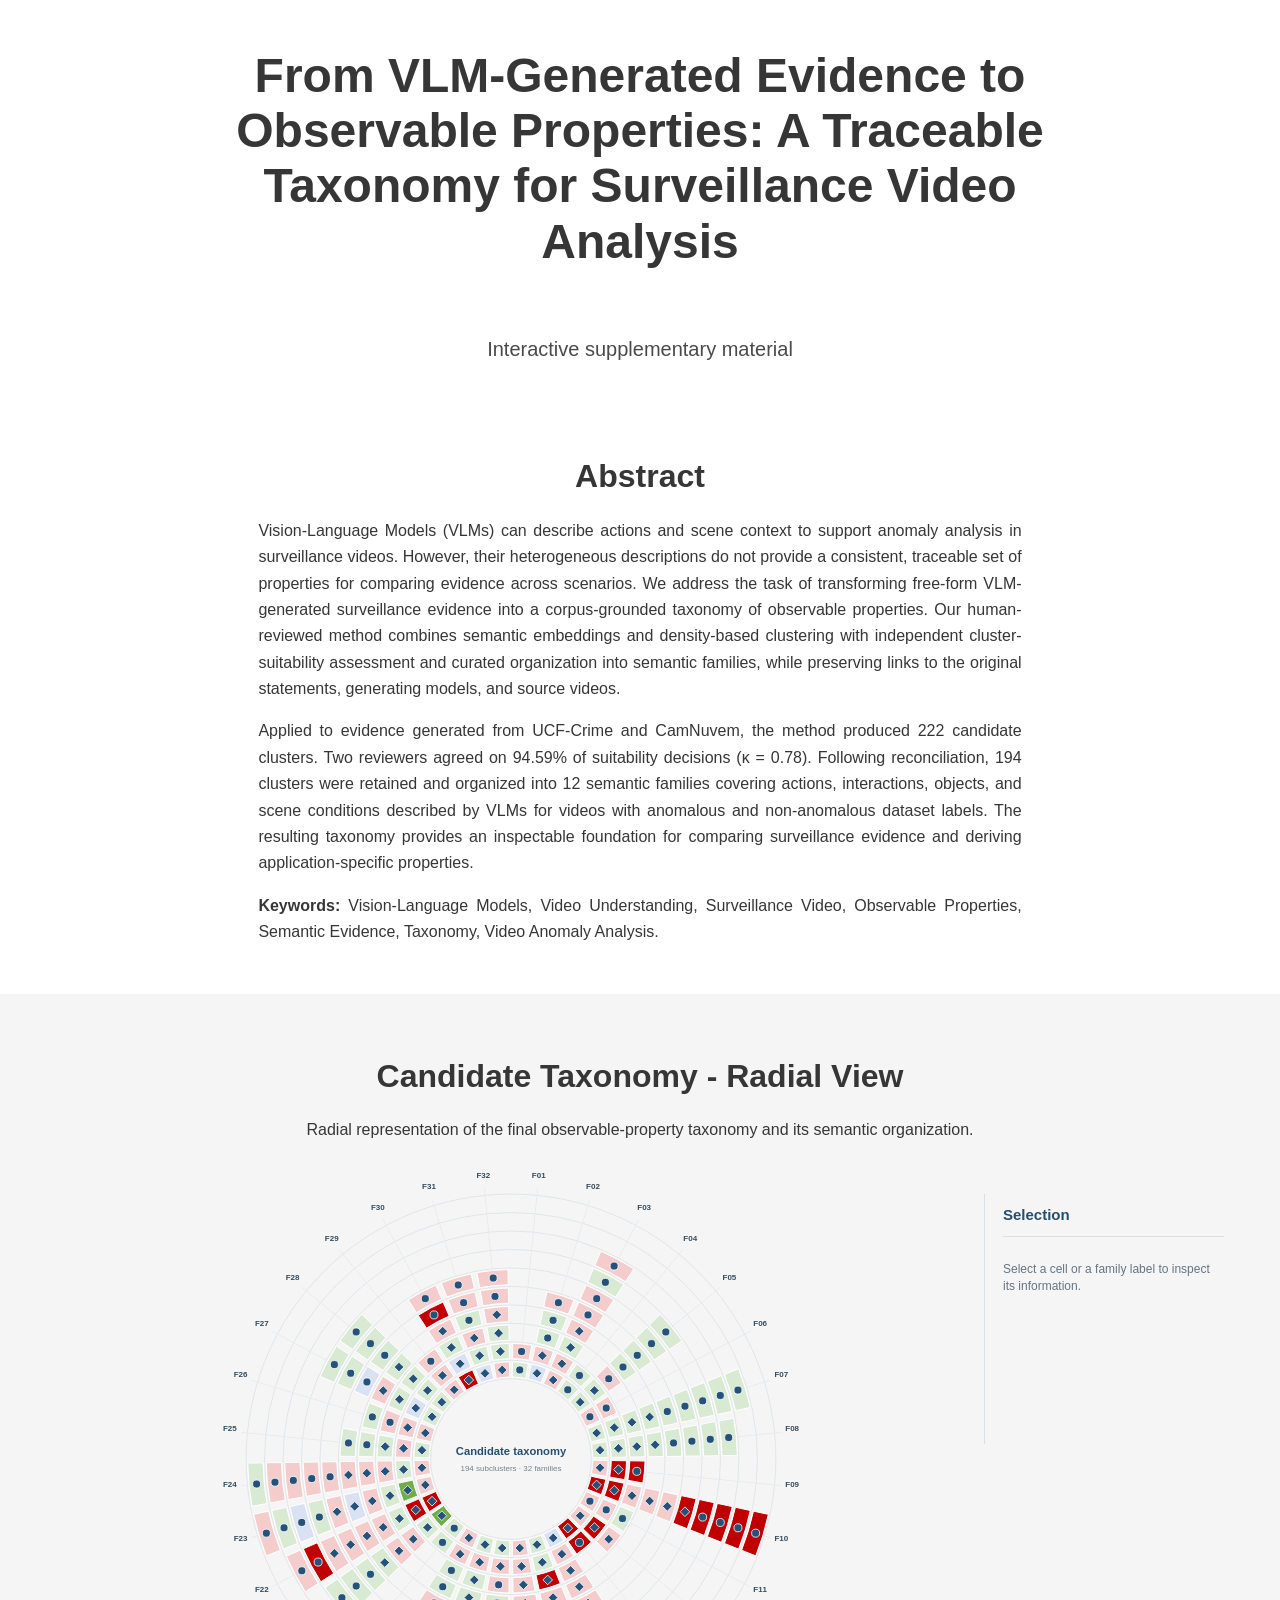
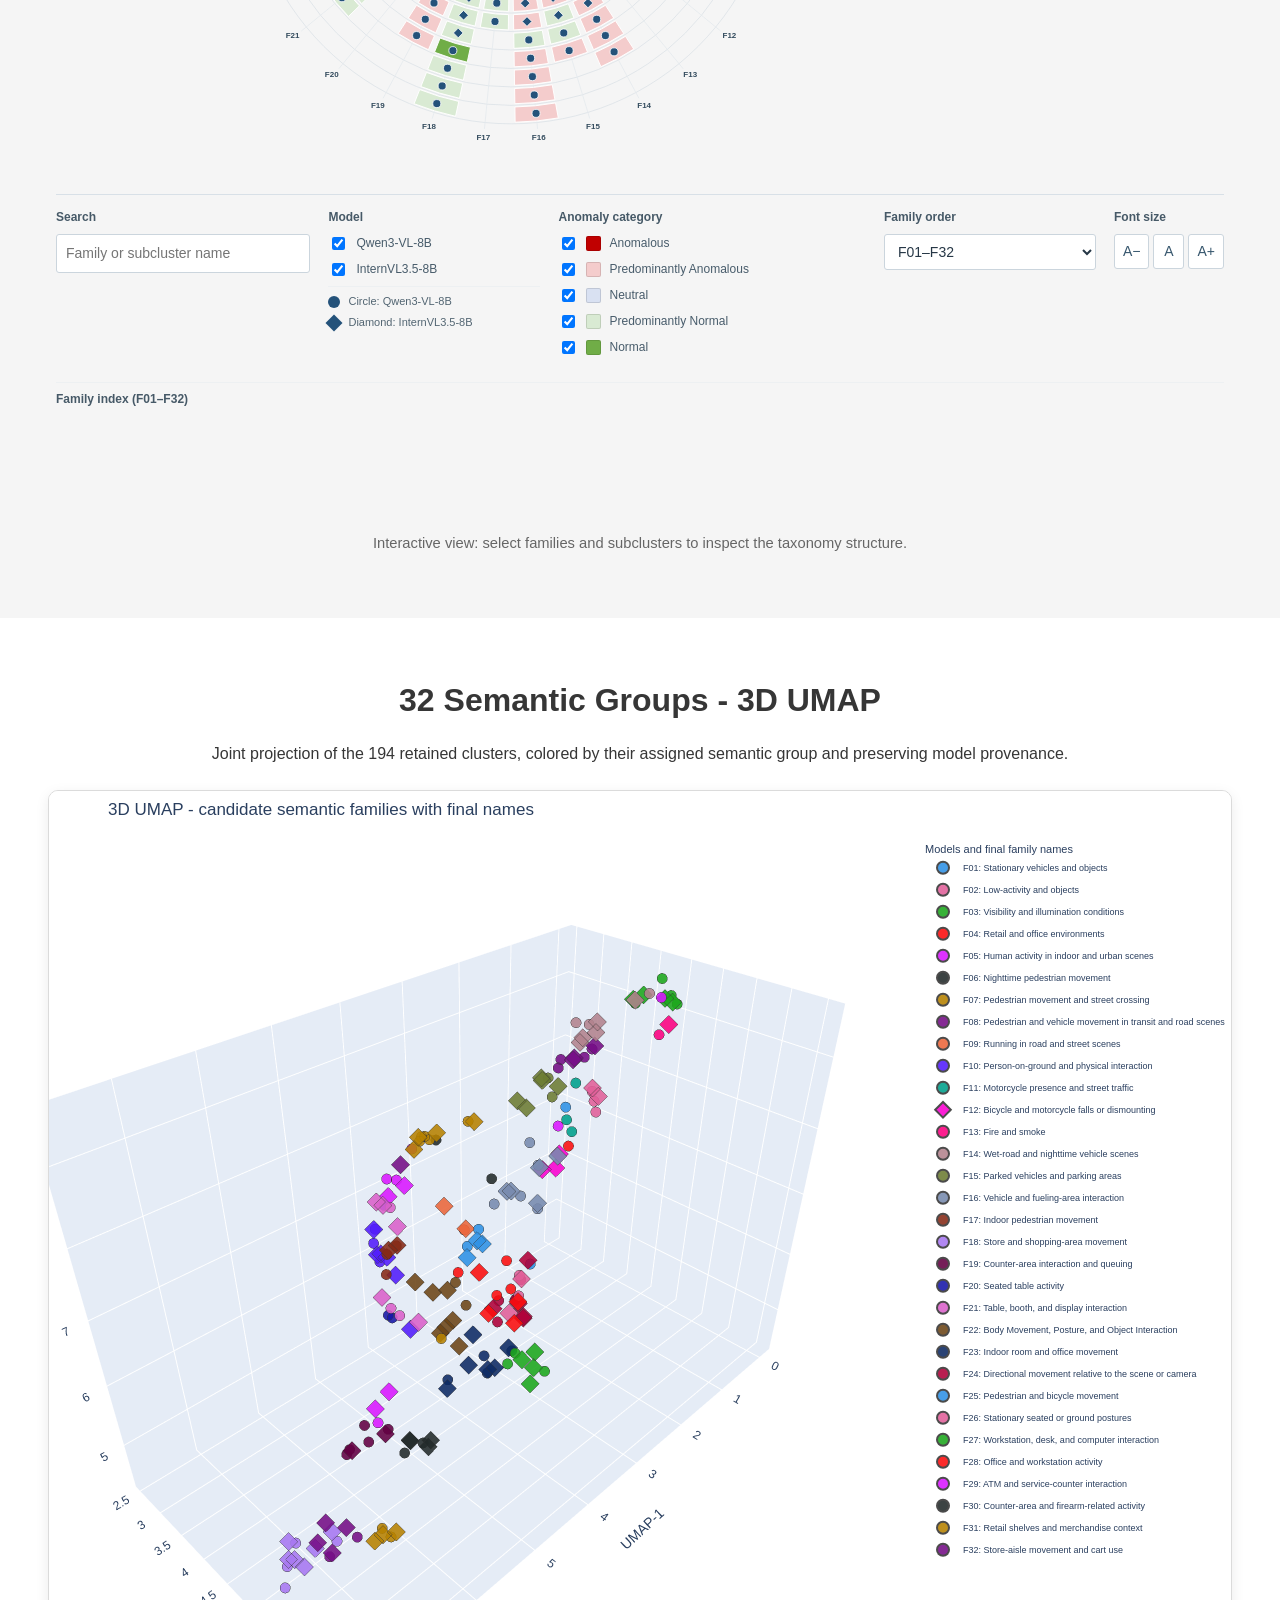
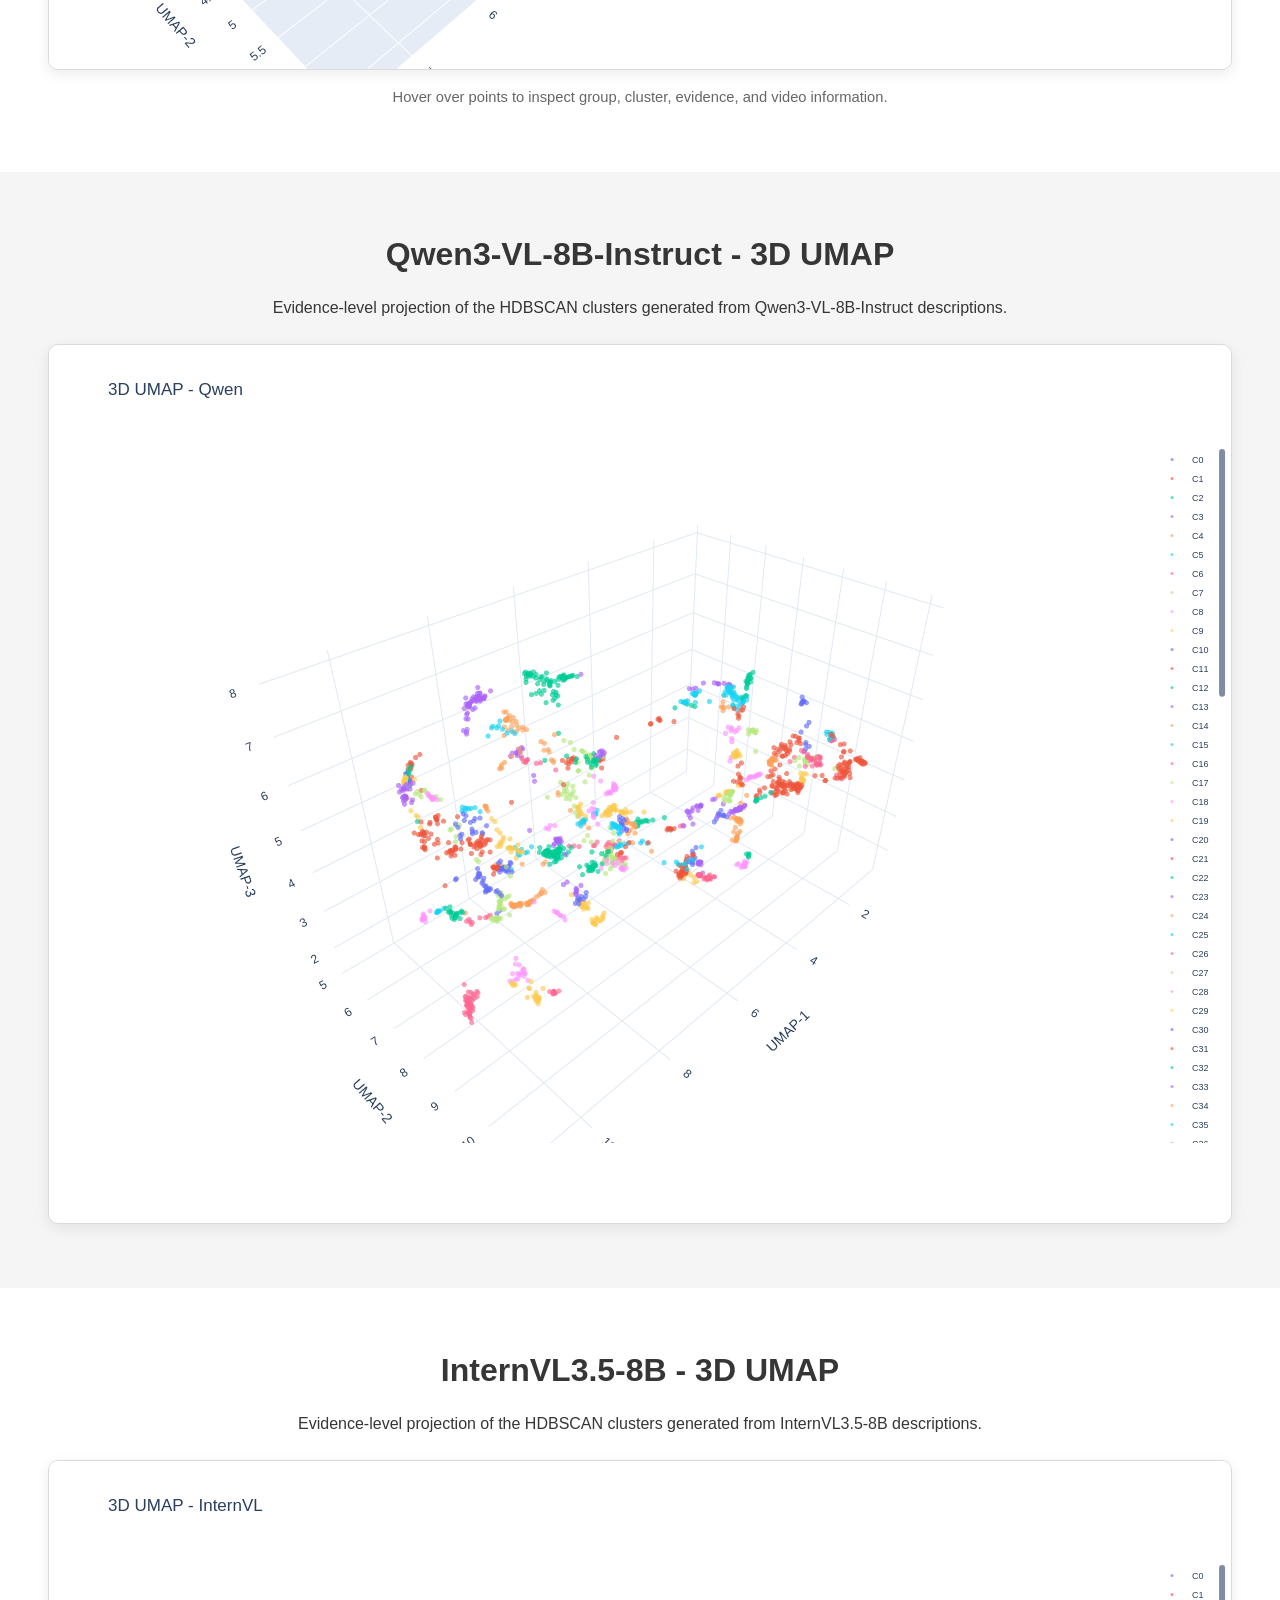
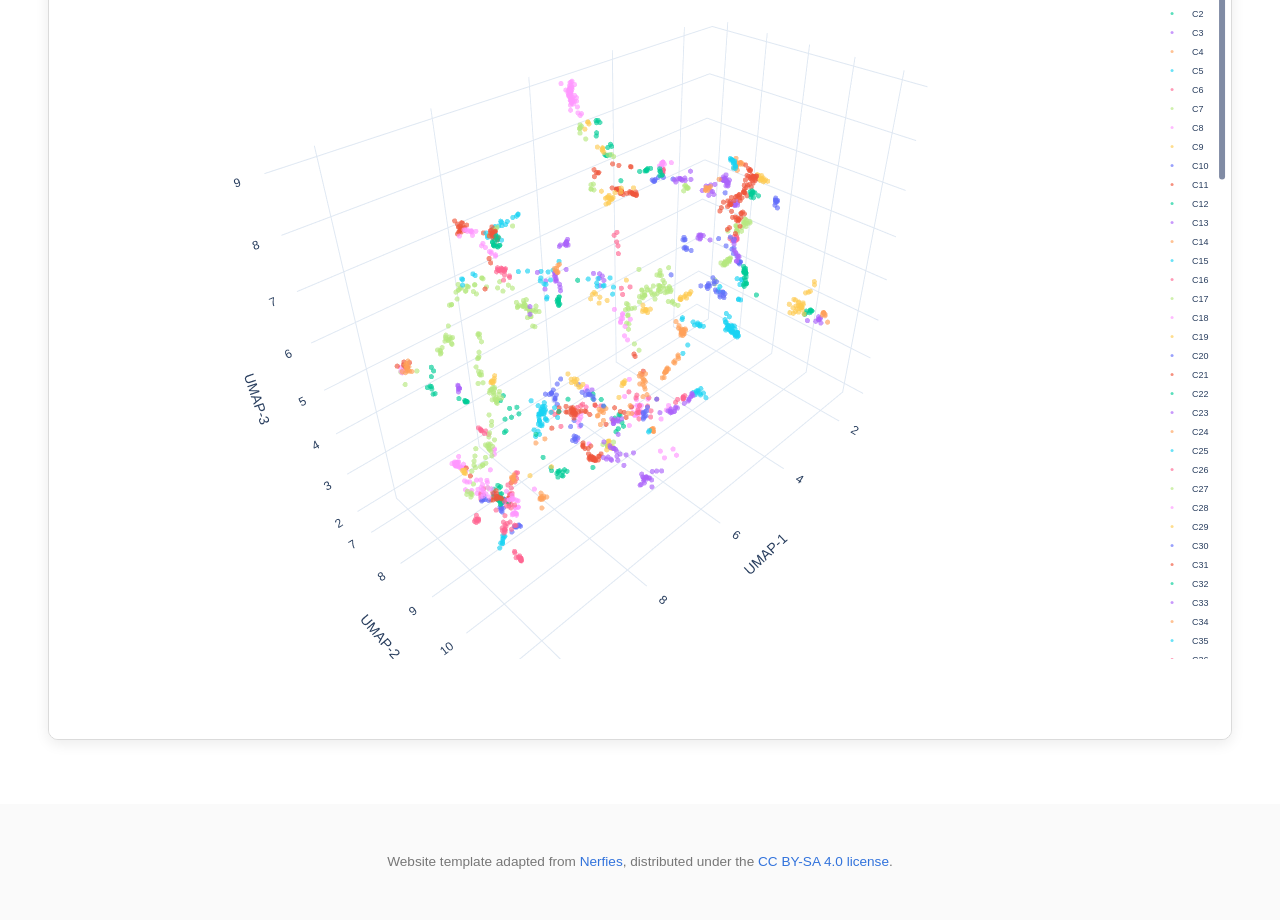
==== index.html @ b73a0305 "Publish taxonomy site" ====
<!DOCTYPE html>
<html lang="en">
<head>
  <meta charset="utf-8">
  <meta name="description" content="Interactive supplementary material for a corpus-grounded taxonomy of observable properties derived from VLM-generated surveillance-video evidence.">
  <meta name="keywords" content="Vision-Language Models, Video Understanding, Surveillance Video, Observable Properties, Semantic Evidence, Taxonomy, Video Anomaly Analysis">
  <meta name="viewport" content="width=device-width, initial-scale=1">
  <title>From VLM-Generated Evidence to Observable Properties</title>
  <link rel="stylesheet" href="./static/css/bulma.min.css">
  <link rel="stylesheet" href="./static/css/nerfies-index.css">
  <link rel="stylesheet" href="./static/css/site.css">
</head>
<body>
  <section class="hero publication-header">
    <div class="hero-body">
      <div class="container is-max-desktop">
        <div class="columns is-centered">
          <div class="column has-text-centered">
            <h1 class="title is-1 publication-title">From VLM-Generated Evidence to Observable Properties: A Traceable Taxonomy for Surveillance Video Analysis</h1>
            <br>
            <h2 class="subtitle is-5 publication-subtitle">Interactive supplementary material</h2>
          </div>
        </div>
      </div>
    </div>
  </section>

  <section class="section">
    <div class="container is-max-desktop">
      <div class="columns is-centered has-text-centered">
        <div class="column is-four-fifths">
          <h2 class="title is-3">Abstract</h2>
          <div class="content has-text-justified paper-abstract">
            <p>Vision-Language Models (VLMs) can describe actions and scene context to support anomaly analysis in surveillance videos. However, their heterogeneous descriptions do not provide a consistent, traceable set of properties for comparing evidence across scenarios. We address the task of transforming free-form VLM-generated surveillance evidence into a corpus-grounded taxonomy of observable properties. Our human-reviewed method combines semantic embeddings and density-based clustering with independent cluster-suitability assessment and curated organization into semantic families, while preserving links to the original statements, generating models, and source videos.</p>
            <p>Applied to evidence generated from UCF-Crime and CamNuvem, the method produced 222 candidate clusters. Two reviewers agreed on 94.59% of suitability decisions (&kappa; = 0.78). Following reconciliation, 194 clusters were retained and organized into 12 semantic families covering actions, interactions, objects, and scene conditions described by VLMs for videos with anomalous and non-anomalous dataset labels. The resulting taxonomy provides an inspectable foundation for comparing surveillance evidence and deriving application-specific properties.</p>
            <p><strong>Keywords:</strong> Vision-Language Models, Video Understanding, Surveillance Video, Observable Properties, Semantic Evidence, Taxonomy, Video Anomaly Analysis.</p>
          </div>
        </div>
      </div>
    </div>
  </section>

  <section class="section visualization-section is-light" id="taxonomy">
    <div class="container is-max-desktop">
      <div class="columns is-centered has-text-centered visualization-heading">
        <div class="column is-four-fifths">
          <h2 class="title is-3">Candidate Taxonomy - Radial View</h2>
          <div class="content"><p>Radial representation of the final observable-property taxonomy and its semantic organization.</p></div>
        </div>
      </div>
      <div class="visualization-frame radial-frame">
        <iframe src="taxonomy_radial_embedded.html" title="Candidate taxonomy radial visualization"></iframe>
      </div>
      <p class="has-text-centered visualization-caption">Interactive view: select families and subclusters to inspect the taxonomy structure.</p>
    </div>
  </section>

  <section class="section visualization-section" id="semantic-groups">
    <div class="container is-max-desktop">
      <div class="columns is-centered has-text-centered visualization-heading">
        <div class="column is-four-fifths">
          <h2 class="title is-3">32 Semantic Groups - 3D UMAP</h2>
          <div class="content"><p>Joint projection of the 194 retained clusters, colored by their assigned semantic group and preserving model provenance.</p></div>
        </div>
      </div>
      <div class="visualization-frame">
        <iframe src="umap_3d_candidate.html" title="Thirty-two semantic groups in a 3D UMAP projection"></iframe>
      </div>
      <p class="has-text-centered visualization-caption">Hover over points to inspect group, cluster, evidence, and video information.</p>
    </div>
  </section>

  <section class="section visualization-section is-light" id="qwen">
    <div class="container is-max-desktop">
      <div class="columns is-centered has-text-centered visualization-heading">
        <div class="column is-four-fifths">
          <h2 class="title is-3">Qwen3-VL-8B-Instruct - 3D UMAP</h2>
          <div class="content"><p>Evidence-level projection of the HDBSCAN clusters generated from Qwen3-VL-8B-Instruct descriptions.</p></div>
        </div>
      </div>
      <div class="visualization-frame">
        <iframe src="umap_3d_no_noise_Qwen.html" title="Qwen3-VL-8B-Instruct clusters in a 3D UMAP projection"></iframe>
      </div>
    </div>
  </section>

  <section class="section visualization-section" id="internvl">
    <div class="container is-max-desktop">
      <div class="columns is-centered has-text-centered visualization-heading">
        <div class="column is-four-fifths">
          <h2 class="title is-3">InternVL3.5-8B - 3D UMAP</h2>
          <div class="content"><p>Evidence-level projection of the HDBSCAN clusters generated from InternVL3.5-8B descriptions.</p></div>
        </div>
      </div>
      <div class="visualization-frame">
        <iframe src="umap_3d_no_noise_InternVL.html" title="InternVL3.5-8B clusters in a 3D UMAP projection"></iframe>
      </div>
    </div>
  </section>

  <footer class="footer">
    <div class="container">
      <div class="columns is-centered">
        <div class="column is-8">
          <div class="content has-text-centered">
            <p>Website template adapted from <a href="https://nerfies.github.io/">Nerfies</a>, distributed under the <a href="https://creativecommons.org/licenses/by-sa/4.0/">CC BY-SA 4.0 license</a>.</p>
          </div>
        </div>
      </div>
    </div>
  </footer>
</body>
</html>
---- static/css/nerfies-index.css ----
body {
  font-family: 'Noto Sans', sans-serif;
}


.footer .icon-link {
    font-size: 25px;
    color: #000;
}

.link-block a {
    margin-top: 5px;
    margin-bottom: 5px;
}

.dnerf {
  font-variant: small-caps;
}


.teaser .hero-body {
  padding-top: 0;
  padding-bottom: 3rem;
}

.teaser {
  font-family: 'Google Sans', sans-serif;
}


.publication-title {
}

.publication-banner {
  max-height: parent;

}

.publication-banner video {
  position: relative;
  left: auto;
  top: auto;
  transform: none;
  object-fit: fit;
}

.publication-header .hero-body {
}

.publication-title {
    font-family: 'Google Sans', sans-serif;
}

.publication-authors {
    font-family: 'Google Sans', sans-serif;
}

.publication-venue {
    color: #555;
    width: fit-content;
    font-weight: bold;
}

.publication-awards {
    color: #ff3860;
    width: fit-content;
    font-weight: bolder;
}

.publication-authors {
}

.publication-authors a {
   color: hsl(204, 86%, 53%) !important;
}

.publication-authors a:hover {
    text-decoration: underline;
}

.author-block {
  display: inline-block;
}

.publication-banner img {
}

.publication-authors {
  /*color: #4286f4;*/
}

.publication-video {
    position: relative;
    width: 100%;
    height: 0;
    padding-bottom: 56.25%;

    overflow: hidden;
    border-radius: 10px !important;
}

.publication-video iframe {
    position: absolute;
    top: 0;
    left: 0;
    width: 100%;
    height: 100%;
}

.publication-body img {
}

.results-carousel {
  overflow: hidden;
}

.results-carousel .item {
  margin: 5px;
  overflow: hidden;
  border: 1px solid #bbb;
  border-radius: 10px;
  padding: 0;
  font-size: 0;
}

.results-carousel video {
  margin: 0;
}


.interpolation-panel {
  background: #f5f5f5;
  border-radius: 10px;
}

.interpolation-panel .interpolation-image {
  width: 100%;
  border-radius: 5px;
}

.interpolation-video-column {
}

.interpolation-panel .slider {
  margin: 0 !important;
}

.interpolation-panel .slider {
  margin: 0 !important;
}

#interpolation-image-wrapper {
  width: 100%;
}
#interpolation-image-wrapper img {
  border-radius: 5px;
}
---- static/css/site.css ----
body {
  color: #363636;
  font-family: "Noto Sans", Arial, sans-serif;
}

.publication-title {
  font-family: "Google Sans", Arial, sans-serif;
  font-size: 2.75rem;
  line-height: 1.15;
}

.publication-subtitle {
  color: #4a4a4a;
  font-family: "Google Sans", Arial, sans-serif;
  margin-top: 1.25rem;
}

.paper-abstract {
  font-size: 1rem;
  line-height: 1.65;
}

.visualization-section {
  padding-bottom: 4rem;
  padding-top: 4rem;
}

.visualization-section .container.is-max-desktop {
  max-width: 1240px !important;
  width: calc(100% - 3rem);
}

.visualization-section.is-light {
  background: #f5f5f5;
}

.visualization-heading {
  margin-bottom: 1.5rem;
}

.visualization-frame {
  background: #fff;
  border: 1px solid #dbdbdb;
  border-radius: 10px;
  box-shadow: 0 4px 14px rgba(10, 10, 10, .08);
  height: 880px;
  overflow: hidden;
  width: 100%;
}

.visualization-frame iframe {
  border: 0;
  display: block;
  height: 100%;
  width: 100%;
}

.visualization-frame.radial-frame {
  background: transparent;
  border: 0;
  border-radius: 0;
  box-shadow: none;
  height: 950px;
}

.visualization-caption {
  color: #666;
  font-size: .92rem;
  margin-top: 1rem;
}

.method-note {
  font-size: .95rem;
}

.footer {
  padding: 3rem 1.5rem;
}

.footer .content {
  color: #777;
  font-size: .85rem;
}

@media screen and (max-width: 768px) {
  .publication-title {
    font-size: 2rem;
  }

  .visualization-frame {
    height: 640px;
  }

  .visualization-frame.radial-frame {
    height: 840px;
  }

  .visualization-section .container.is-max-desktop {
    width: calc(100% - 1.5rem);
  }

  .visualization-section {
    padding-bottom: 2.5rem;
    padding-top: 2.5rem;
  }
}
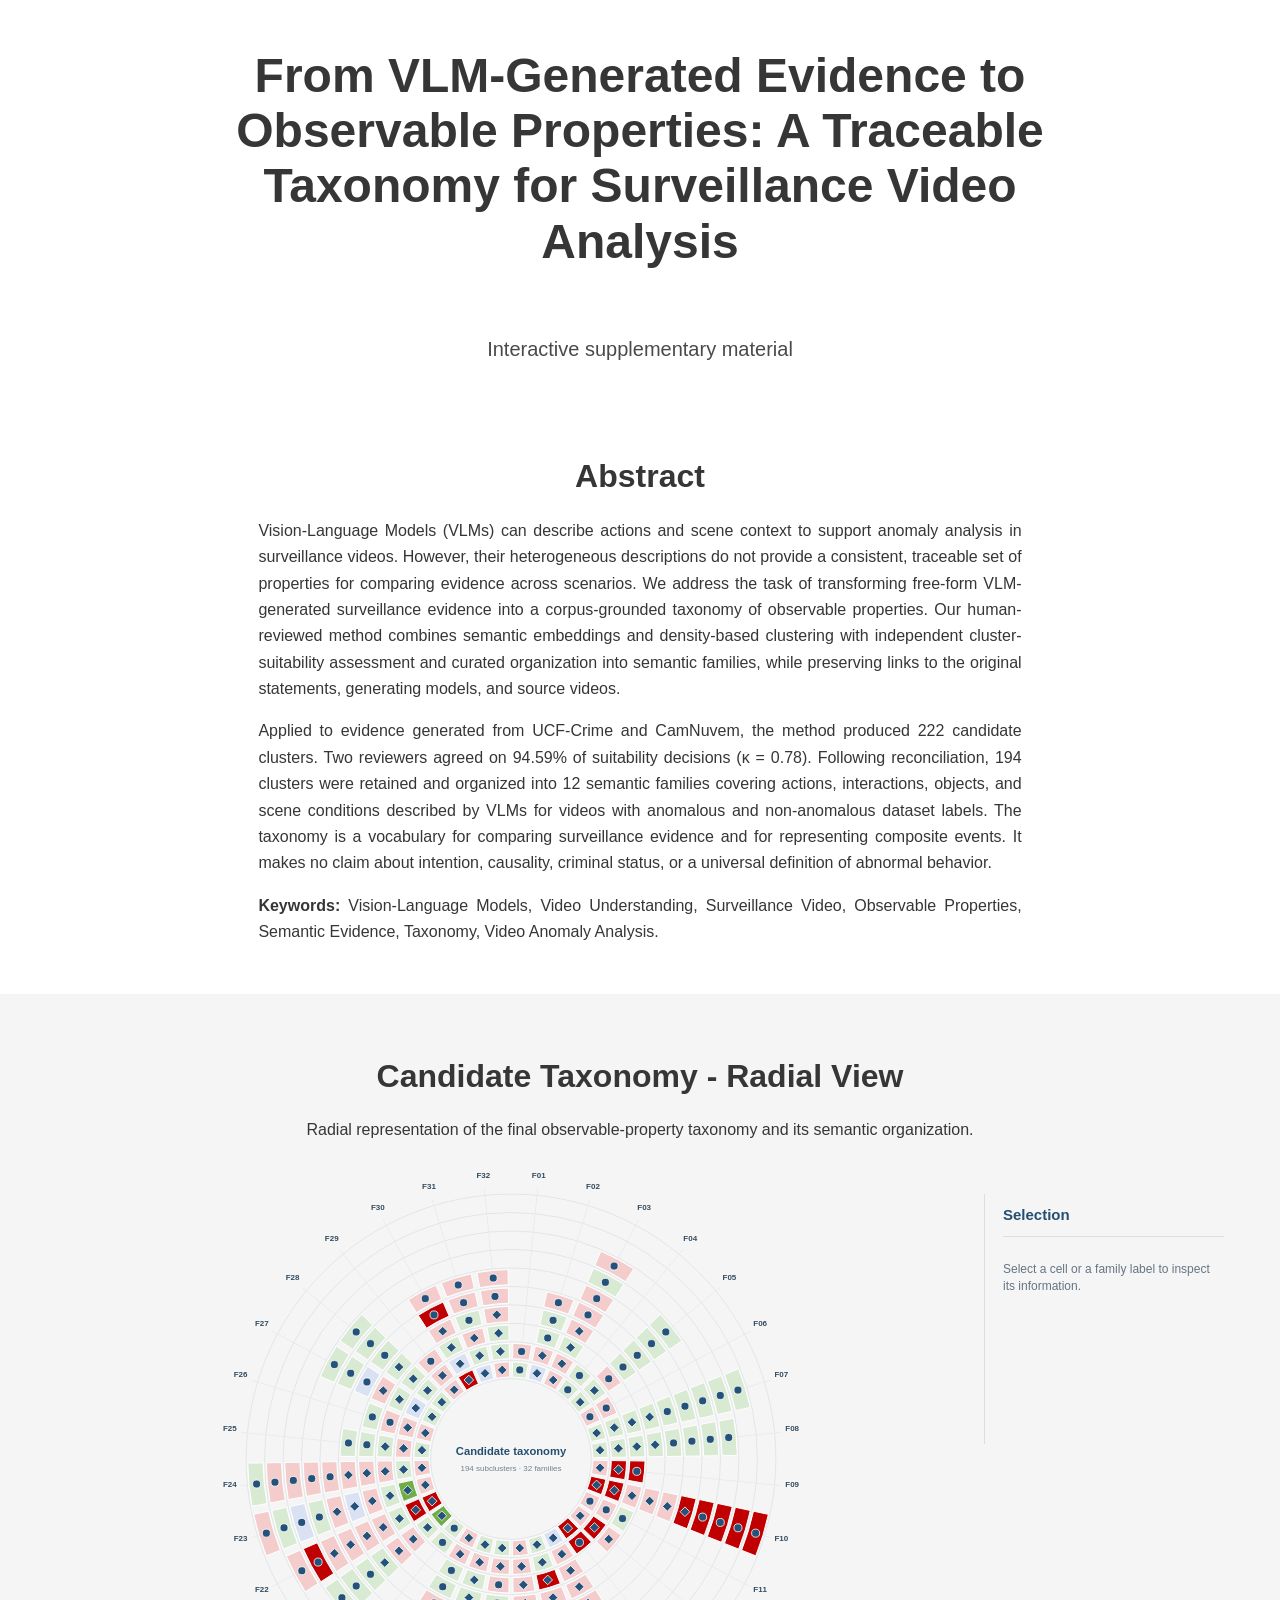
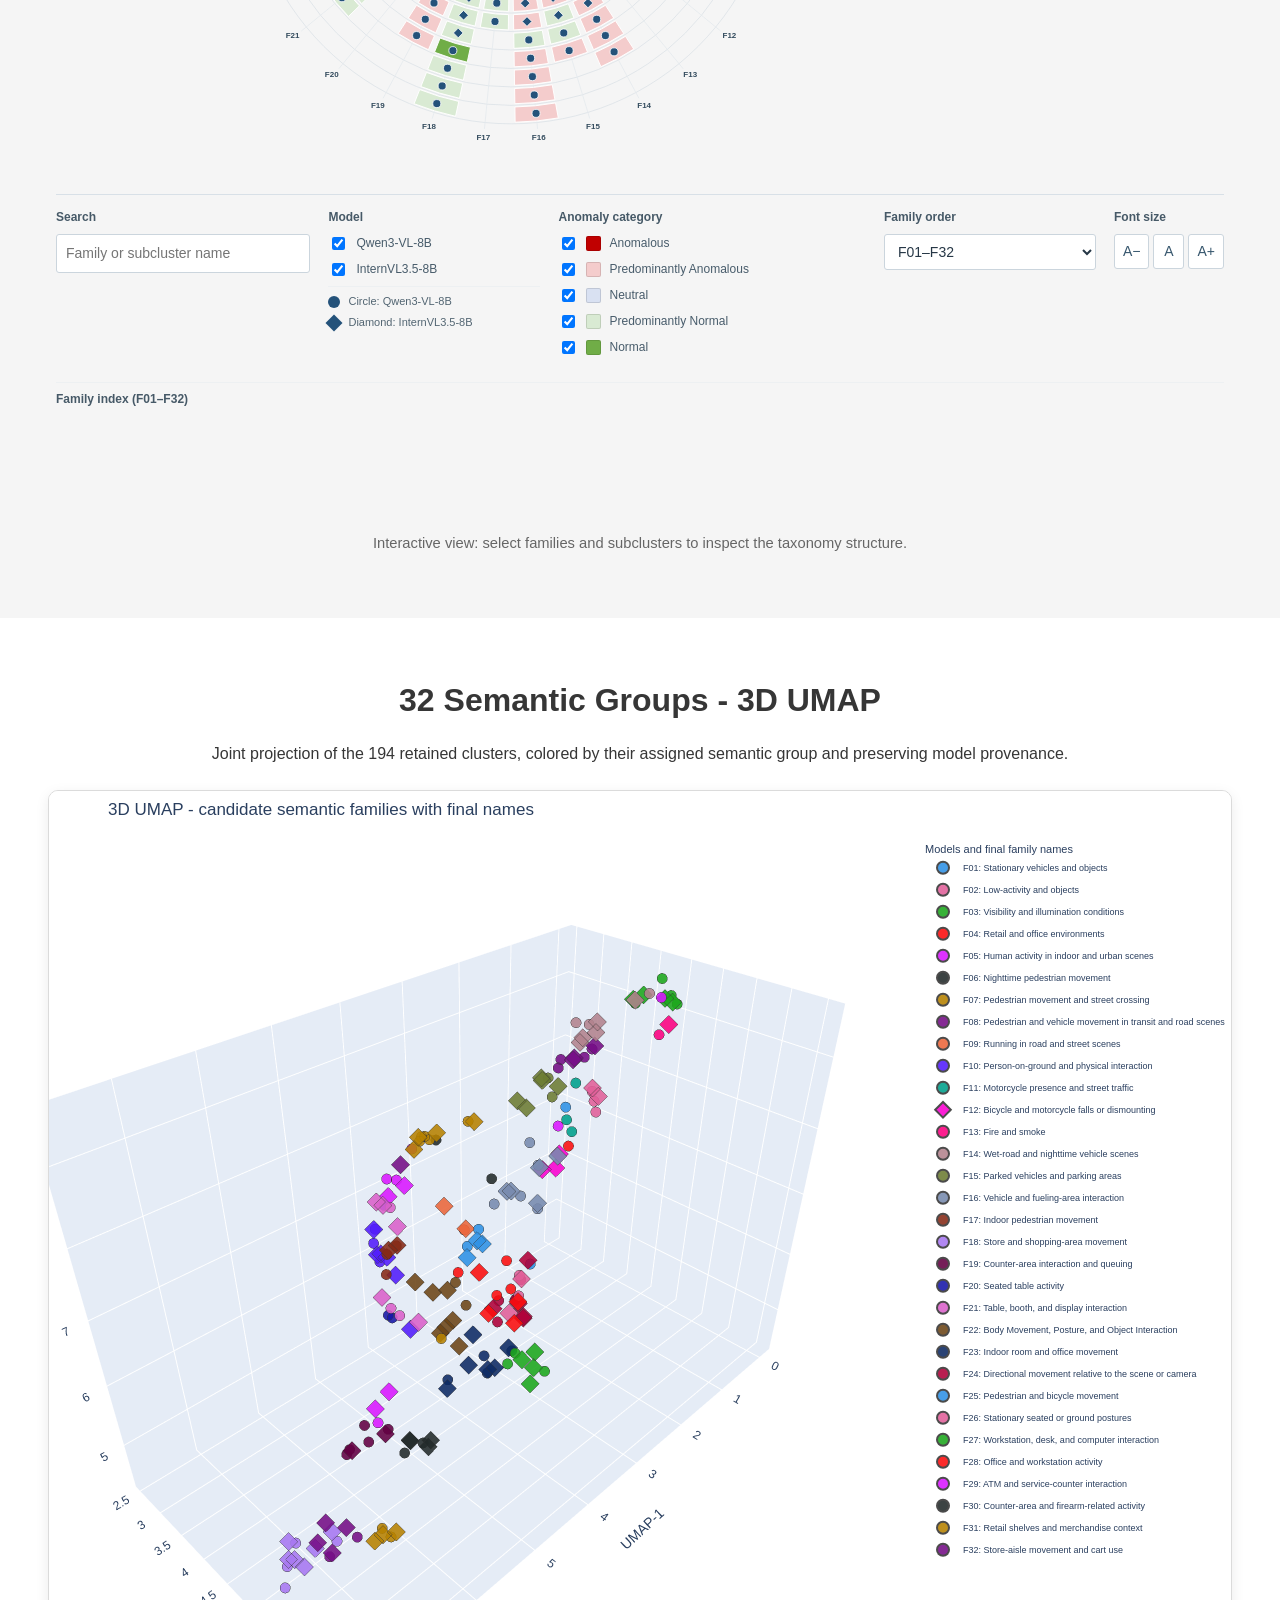
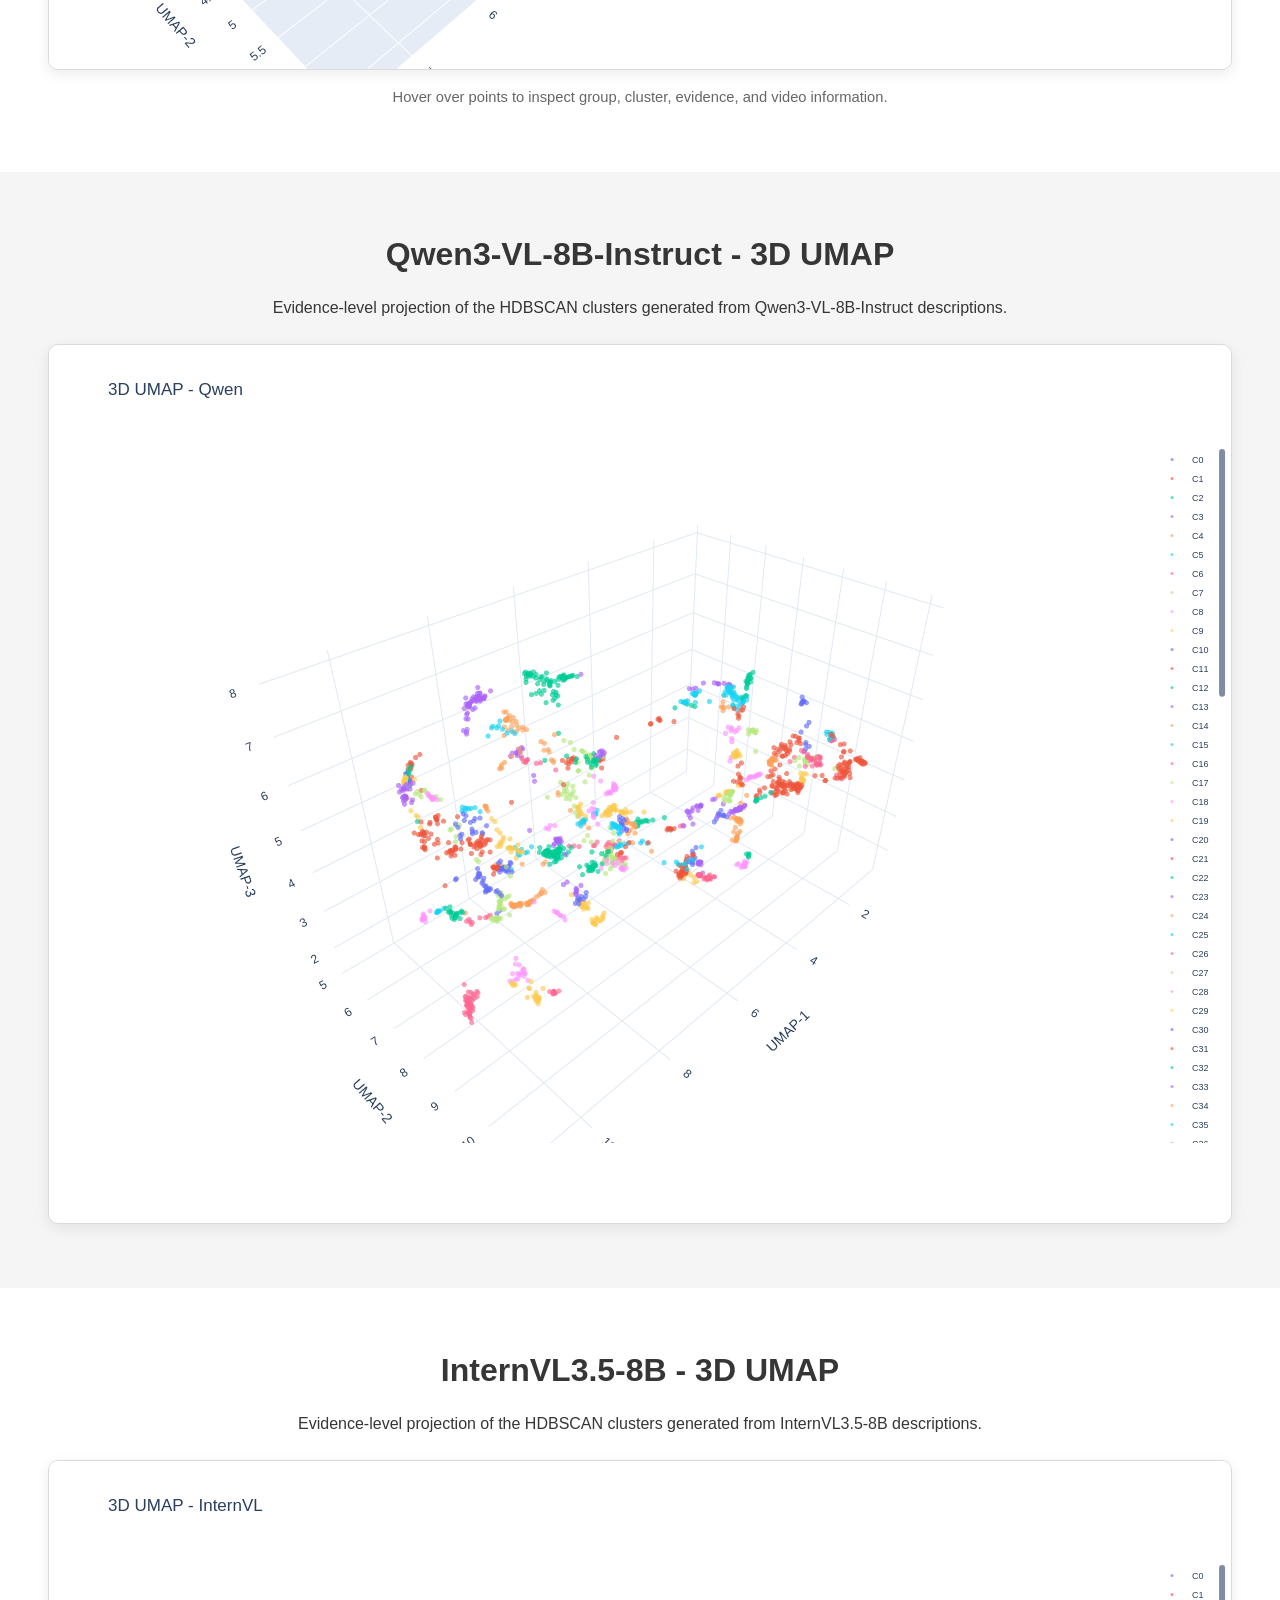
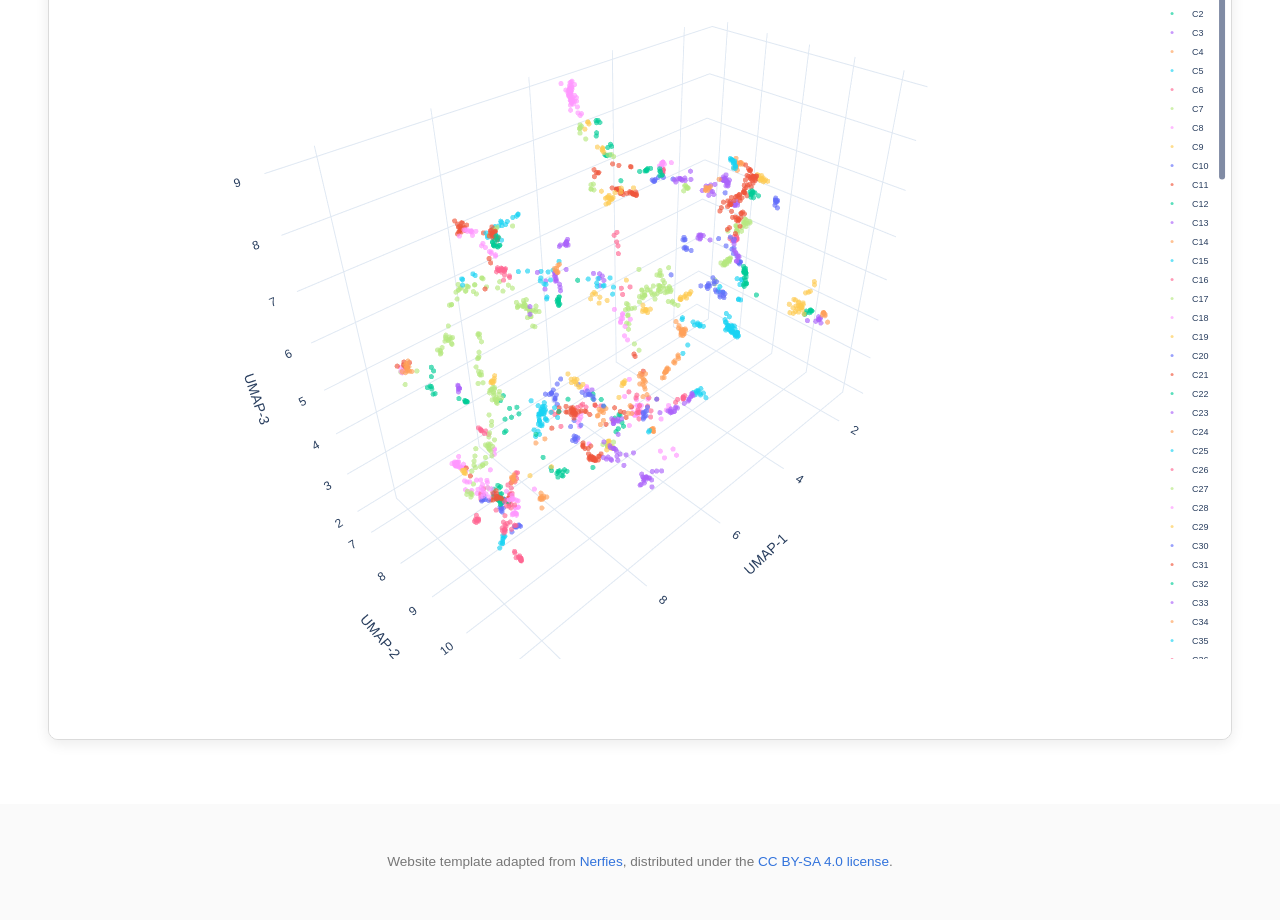
==== commit 2e5bfc7f: "Update abstract" ====
--- a/index.html
+++ b/index.html
@@ -32,7 +32,7 @@
           <h2 class="title is-3">Abstract</h2>
           <div class="content has-text-justified paper-abstract">
             <p>Vision-Language Models (VLMs) can describe actions and scene context to support anomaly analysis in surveillance videos. However, their heterogeneous descriptions do not provide a consistent, traceable set of properties for comparing evidence across scenarios. We address the task of transforming free-form VLM-generated surveillance evidence into a corpus-grounded taxonomy of observable properties. Our human-reviewed method combines semantic embeddings and density-based clustering with independent cluster-suitability assessment and curated organization into semantic families, while preserving links to the original statements, generating models, and source videos.</p>
-            <p>Applied to evidence generated from UCF-Crime and CamNuvem, the method produced 222 candidate clusters. Two reviewers agreed on 94.59% of suitability decisions (&kappa; = 0.78). Following reconciliation, 194 clusters were retained and organized into 12 semantic families covering actions, interactions, objects, and scene conditions described by VLMs for videos with anomalous and non-anomalous dataset labels. The resulting taxonomy provides an inspectable foundation for comparing surveillance evidence and deriving application-specific properties.</p>
+            <p>Applied to evidence generated from UCF-Crime and CamNuvem, the method produced 222 candidate clusters. Two reviewers agreed on 94.59% of suitability decisions (&kappa; = 0.78). Following reconciliation, 194 clusters were retained and organized into 12 semantic families covering actions, interactions, objects, and scene conditions described by VLMs for videos with anomalous and non-anomalous dataset labels. The taxonomy is a vocabulary for comparing surveillance evidence and for representing composite events. It makes no claim about intention, causality, criminal status, or a universal definition of abnormal behavior.</p>
             <p><strong>Keywords:</strong> Vision-Language Models, Video Understanding, Surveillance Video, Observable Properties, Semantic Evidence, Taxonomy, Video Anomaly Analysis.</p>
           </div>
         </div>
